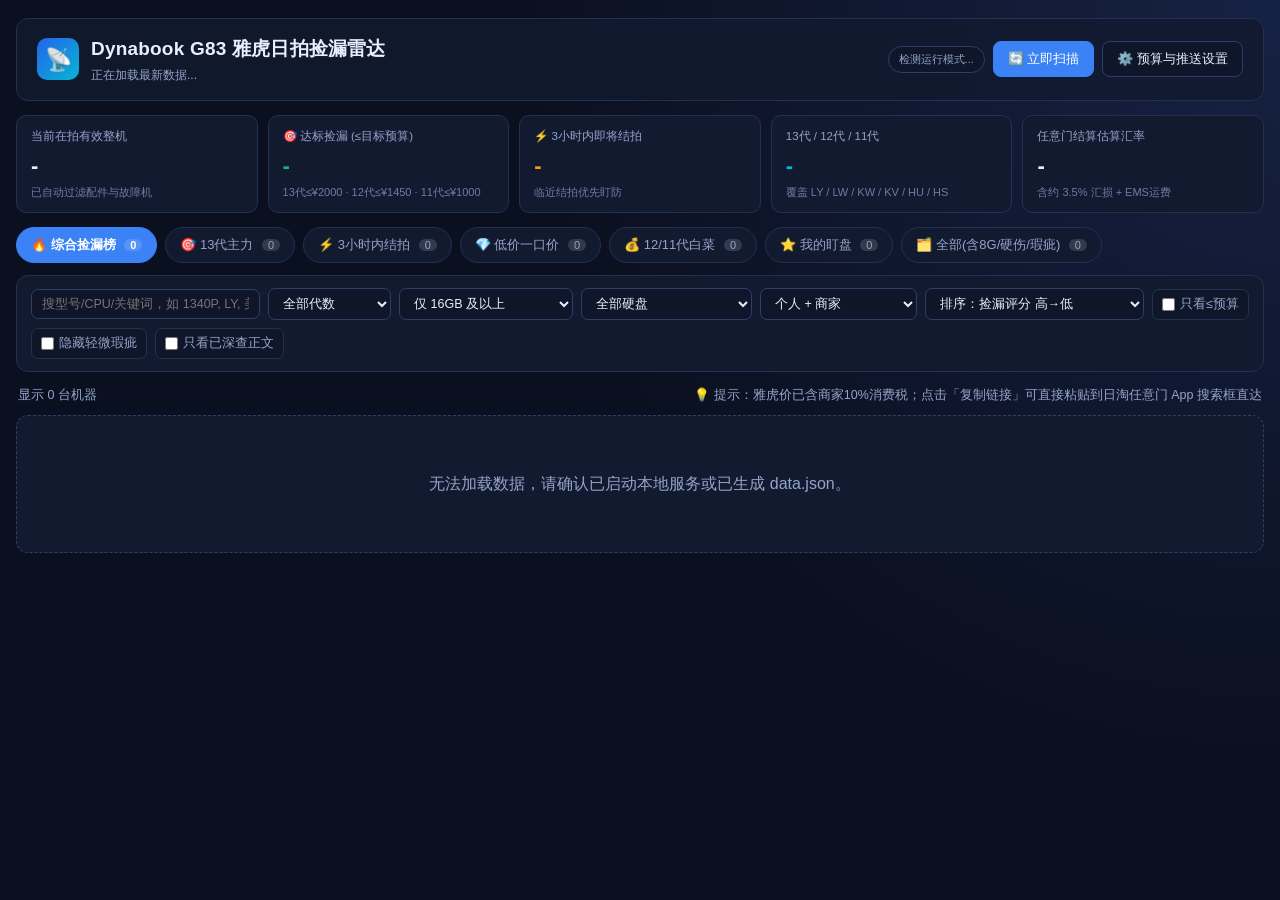
==== web/index.html @ 86c59e7d "feat: Dynabook G83 Yahoo Auctions radar with deep defect inspector" ====
<!DOCTYPE html>
<html lang="zh-CN">
<head>
  <meta charset="UTF-8" />
  <meta name="viewport" content="width=device-width, initial-scale=1.0" />
  <title>Dynabook G83 雅虎日拍捡漏雷达</title>
  <link rel="stylesheet" href="styles.css" />
</head>
<body>
  <div class="container">
    <header class="topbar">
      <div class="brand">
        <div class="brand-icon">📡</div>
        <div>
          <h1>Dynabook G83 雅虎日拍捡漏雷达</h1>
          <div class="brand-sub" id="statusSub">正在加载最新数据...</div>
        </div>
      </div>
      <div class="header-actions">
        <span class="mode-badge" id="modeBadge">检测运行模式...</span>
        <button class="btn btn-primary" id="btnScan" title="立即重新抓取雅虎日拍">🔄 立即扫描</button>
        <button class="btn" id="btnSettings" title="修改预算、汇率、运费与手机推送">⚙️ 预算与推送设置</button>
      </div>
    </header>

    <section class="kpi-grid">
      <div class="kpi-card">
        <div class="kpi-label">当前在拍有效整机</div>
        <div class="kpi-val" id="kpiClean">-</div>
        <div class="kpi-sub" id="kpiRaw">已自动过滤配件与故障机</div>
      </div>
      <div class="kpi-card">
        <div class="kpi-label">🎯 达标捡漏 (≤目标预算)</div>
        <div class="kpi-val green" id="kpiUnderBudget">-</div>
        <div class="kpi-sub" id="kpiBudgetDesc">13代≤¥2000 · 12代≤¥1450 · 11代≤¥1000</div>
      </div>
      <div class="kpi-card">
        <div class="kpi-label">⚡ 3小时内即将结拍</div>
        <div class="kpi-val amber" id="kpiEndingSoon">-</div>
        <div class="kpi-sub">临近结拍优先盯防</div>
      </div>
      <div class="kpi-card">
        <div class="kpi-label">13代 / 12代 / 11代</div>
        <div class="kpi-val cyan" id="kpiGenSplit">-</div>
        <div class="kpi-sub">覆盖 LY / LW / KW / KV / HU / HS</div>
      </div>
      <div class="kpi-card">
        <div class="kpi-label">任意门结算估算汇率</div>
        <div class="kpi-val" id="kpiFx">-</div>
        <div class="kpi-sub" id="kpiFxSub">含约 3.5% 汇损 + EMS运费</div>
      </div>
    </section>

    <nav class="tabs" id="presetTabs">
      <button class="tab-btn active" data-tab="steals">🔥 综合捡漏榜 <span class="tab-count" id="cntSteals">0</span></button>
      <button class="tab-btn" data-tab="gen13">🎯 13代主力 <span class="tab-count" id="cntGen13">0</span></button>
      <button class="tab-btn" data-tab="ending">⚡ 3小时内结拍 <span class="tab-count" id="cntEnding">0</span></button>
      <button class="tab-btn" data-tab="buynow">💎 低价一口价 <span class="tab-count" id="cntBuyNow">0</span></button>
      <button class="tab-btn" data-tab="value1112">💰 12/11代白菜 <span class="tab-count" id="cntValue">0</span></button>
      <button class="tab-btn" data-tab="starred">⭐ 我的盯盘 <span class="tab-count" id="cntStarred">0</span></button>
      <button class="tab-btn" data-tab="all">🗂️ 全部(含8G/硬伤/瑕疵) <span class="tab-count" id="cntAll">0</span></button>
    </nav>

    <section class="filter-bar">
      <input type="text" id="filterSearch" placeholder="搜型号/CPU/关键词，如 1340P, LY, 美品..." />
      <select id="filterGen">
        <option value="all">全部代数</option>
        <option value="13plus">仅 13代 / Ultra</option>
        <option value="12">仅 12代</option>
        <option value="11">仅 11代</option>
      </select>
      <select id="filterRam">
        <option value="16plus">仅 16GB 及以上</option>
        <option value="all">全部内存 (含8GB/未标)</option>
      </select>
      <select id="filterSsd">
        <option value="all">全部硬盘</option>
        <option value="512plus">仅 512GB+</option>
        <option value="256">仅 256GB (折算+¥180)</option>
      </select>
      <select id="filterSeller">
        <option value="all">个人 + 商家</option>
        <option value="personal">仅个人免税卖家</option>
        <option value="store">仅商家店 (含10%税)</option>
      </select>
      <select id="sortBy">
        <option value="score">排序：捡漏评分 高→低</option>
        <option value="eff512">排序：折合512G到手价 低→高</option>
        <option value="untaxed">排序：未税到手价 低→高</option>
        <option value="ending">排序：剩余时间 短→长</option>
        <option value="savings">排序：比闲鱼省最多</option>
      </select>
      <label class="check-pill"><input type="checkbox" id="chkUnderBudget" /> 只看≤预算</label>
      <label class="check-pill"><input type="checkbox" id="chkHideDefect" /> 隐藏轻微瑕疵</label>
      <label class="check-pill"><input type="checkbox" id="chkOnlyInspected" /> 只看已深查正文</label>
    </section>

    <div class="list-meta">
      <span id="resultCount">显示 0 台机器</span>
      <span>💡 提示：雅虎价已含商家10%消费税；点击「复制链接」可直接粘贴到日淘任意门 App 搜索框直达</span>
    </div>

    <main class="item-list" id="itemList">
      <div class="empty-state">正在连接雅虎日拍数据，请稍候...</div>
    </main>
  </div>

  <!-- Settings Modal -->
  <div class="modal-backdrop" id="settingsModal">
    <div class="modal">
      <div class="modal-header">
        <h2>⚙️ 捡漏预算、成本模型与手机推送设置</h2>
        <button class="btn btn-sm" id="btnCloseModal">关闭 ✕</button>
      </div>

      <div class="form-section">
        <h3>1. 各代目标到手预算（折合 512GB 未税人民币）</h3>
        <div class="form-grid">
          <div class="field"><label>13代 目标上限 (¥)</label><input type="number" id="cfgGen13Max" /></div>
          <div class="field"><label>13代 闲鱼参考价 (¥)</label><input type="number" id="cfgGen13Ref" /></div>
          <div class="field"><label>12代 目标上限 (¥)</label><input type="number" id="cfgGen12Max" /></div>
          <div class="field"><label>12代 闲鱼参考价 (¥)</label><input type="number" id="cfgGen12Ref" /></div>
          <div class="field"><label>11代 目标上限 (¥)</label><input type="number" id="cfgGen11Max" /></div>
          <div class="field"><label>11代 闲鱼参考价 (¥)</label><input type="number" id="cfgGen11Ref" /></div>
        </div>
      </div>

      <div class="form-section">
        <h3>2. 日淘任意门落地成本参数</h3>
        <div class="form-grid">
          <div class="field"><label>任意门汇损加成 (%)</label><input type="number" step="0.1" id="cfgSpread" /></div>
          <div class="field"><label>任意门代拍费 (日元)</label><input type="number" id="cfgDoorzoFee" /></div>
          <div class="field"><label>EMS 国际运费+加固 (日元)</label><input type="number" id="cfgIntlShip" /></div>
          <div class="field"><label>默认日内运费 (日元,无标注时)</label><input type="number" id="cfgDomShip" /></div>
          <div class="field"><label>256G→512G 换盘折算差价 (¥)</label><input type="number" id="cfgSsdDiff" /></div>
          <div class="field"><label>后台自动扫描间隔 (分钟)</label><input type="number" id="cfgPollMin" /></div>
          <div class="field"><label>快结拍推送窗口 (分钟)</label><input type="number" id="cfgAlertWin" /></div>
          <div class="field"><label>最低捡漏评分才推送 (0-100)</label><input type="number" id="cfgMinScore" /></div>
        </div>
      </div>

      <div class="form-section">
        <h3>3. 手机自动推送通道（填任意一个即可，推荐微信 PushPlus 或 iPhone Bark）</h3>
        <div class="form-grid">
          <div class="field"><label>微信 PushPlus Token (pushplus.plus 免费)</label><input type="text" id="cfgPushPlus" placeholder="填 Token 即可微信收推送" /></div>
          <div class="field"><label>微信 Server酱 SendKey</label><input type="text" id="cfgServerChan" placeholder="SCT..." /></div>
          <div class="field"><label>iPhone Bark 推送地址</label><input type="text" id="cfgBark" placeholder="https://api.day.app/你的Key" /></div>
          <div class="field"><label>飞书机器人 Webhook</label><input type="text" id="cfgFeishu" placeholder="https://open.feishu.cn/..." /></div>
          <div class="field"><label>钉钉机器人 Webhook</label><input type="text" id="cfgDingtalk" placeholder="https://oapi.dingtalk.com/..." /></div>
          <div class="field"><label>ntfy 主题名 (免费免注册 App)</label><input type="text" id="cfgNtfy" placeholder="如 my-g83-radar-9821" /></div>
        </div>
        <div style="margin-top: 10px;">
          <label class="check-pill"><input type="checkbox" id="cfgWinToast" /> 本地运行时弹出 Windows 桌面通知</label>
        </div>
      </div>

      <div class="form-section">
        <h3>4. 雅虎日拍监控关键词（每行一个）</h3>
        <div class="field">
          <textarea id="cfgQueries"></textarea>
        </div>
      </div>

      <div class="modal-footer">
        <button class="btn" id="btnTestNotify">📤 发送测试推送到手机/桌面</button>
        <div style="display:flex; gap:8px;">
          <button class="btn" id="btnCancelModal">取消</button>
          <button class="btn btn-primary" id="btnSaveConfig">💾 保存配置并重新计算</button>
        </div>
      </div>
    </div>
  </div>

  <div class="toast" id="toast"></div>
  <script src="app.js"></script>
</body>
</html>
---- web/styles.css ----
:root {
  --bg: #0b1020;
  --bg-card: #121a30;
  --bg-card-hover: #17213d;
  --bg-panel: #0f1629;
  --border: #233052;
  --border-light: #2d3e69;
  --text: #e8eefc;
  --text-muted: #93a4c8;
  --text-dim: #6b7da3;
  --accent: #3b82f6;
  --accent-hover: #2563eb;
  --green: #10b981;
  --green-bg: rgba(16, 185, 129, 0.14);
  --amber: #f59e0b;
  --amber-bg: rgba(245, 158, 11, 0.15);
  --red: #ef4444;
  --red-bg: rgba(239, 68, 68, 0.16);
  --purple: #a855f7;
  --purple-bg: rgba(168, 85, 247, 0.16);
  --cyan: #06b6d4;
  --cyan-bg: rgba(6, 182, 212, 0.14);
  --radius: 12px;
  --shadow: 0 8px 24px rgba(0, 0, 0, 0.35);
}

* { box-sizing: border-box; margin: 0; padding: 0; }

body {
  font-family: -apple-system, BlinkMacSystemFont, "Segoe UI", "PingFang SC", "Microsoft YaHei", sans-serif;
  background: radial-gradient(circle at top right, #162244 0%, var(--bg) 48%);
  color: var(--text);
  min-height: 100vh;
  line-height: 1.5;
  -webkit-font-smoothing: antialiased;
}

.container {
  max-width: 1320px;
  margin: 0 auto;
  padding: 18px 16px 48px;
}

/* Header */
.topbar {
  display: flex;
  flex-wrap: wrap;
  justify-content: space-between;
  align-items: center;
  gap: 12px;
  padding: 16px 20px;
  background: rgba(18, 26, 48, 0.85);
  backdrop-filter: blur(12px);
  border: 1px solid var(--border);
  border-radius: var(--radius);
  margin-bottom: 14px;
}

.brand {
  display: flex;
  align-items: center;
  gap: 12px;
}

.brand-icon {
  width: 42px;
  height: 42px;
  border-radius: 10px;
  background: linear-gradient(135deg, #2563eb, #06b6d4);
  display: flex;
  align-items: center;
  justify-content: center;
  font-size: 22px;
  flex-shrink: 0;
}

.brand h1 {
  font-size: 19px;
  font-weight: 700;
  letter-spacing: 0.2px;
}

.brand-sub {
  font-size: 12px;
  color: var(--text-muted);
  margin-top: 2px;
}

.header-actions {
  display: flex;
  flex-wrap: wrap;
  align-items: center;
  gap: 8px;
}

.mode-badge {
  font-size: 11px;
  padding: 4px 10px;
  border-radius: 999px;
  border: 1px solid var(--border-light);
  color: var(--text-muted);
  background: var(--bg-panel);
}

.mode-badge.live {
  border-color: rgba(16, 185, 129, 0.4);
  color: var(--green);
  background: var(--green-bg);
}

/* Buttons */
.btn {
  display: inline-flex;
  align-items: center;
  justify-content: center;
  gap: 6px;
  padding: 8px 14px;
  border-radius: 8px;
  border: 1px solid var(--border-light);
  background: var(--bg-panel);
  color: var(--text);
  font-size: 13px;
  font-weight: 500;
  cursor: pointer;
  text-decoration: none;
  transition: all 0.15s ease;
  white-space: nowrap;
}

.btn:hover { background: var(--bg-card-hover); border-color: var(--accent); }
.btn:disabled { opacity: 0.55; cursor: not-allowed; }
.btn-primary { background: var(--accent); border-color: var(--accent); color: #fff; }
.btn-primary:hover { background: var(--accent-hover); }
.btn-doorzo { background: linear-gradient(135deg, #f97316, #ea580c); border-color: #f97316; color: #fff; font-weight: 600; }
.btn-doorzo:hover { filter: brightness(1.08); border-color: #fb923c; }
.btn-sm { padding: 5px 10px; font-size: 12px; border-radius: 7px; }
.btn-icon { padding: 5px 8px; font-size: 13px; }
.btn-star.active { background: var(--amber-bg); border-color: var(--amber); color: var(--amber); }

/* KPI Strip */
.kpi-grid {
  display: grid;
  grid-template-columns: repeat(auto-fit, minmax(165px, 1fr));
  gap: 10px;
  margin-bottom: 14px;
}

.kpi-card {
  background: var(--bg-card);
  border: 1px solid var(--border);
  border-radius: 10px;
  padding: 12px 14px;
}

.kpi-label { font-size: 11.5px; color: var(--text-muted); margin-bottom: 4px; }
.kpi-val { font-size: 22px; font-weight: 700; font-variant-numeric: tabular-nums; }
.kpi-sub { font-size: 11px; color: var(--text-dim); margin-top: 2px; }
.kpi-val.green { color: var(--green); }
.kpi-val.amber { color: var(--amber); }
.kpi-val.cyan { color: var(--cyan); }

/* Preset Tabs */
.tabs {
  display: flex;
  flex-wrap: wrap;
  gap: 8px;
  margin-bottom: 12px;
}

.tab-btn {
  padding: 8px 14px;
  border-radius: 999px;
  border: 1px solid var(--border);
  background: var(--bg-card);
  color: var(--text-muted);
  font-size: 13px;
  font-weight: 500;
  cursor: pointer;
  transition: all 0.15s;
}

.tab-btn:hover { color: var(--text); border-color: var(--border-light); }
.tab-btn.active {
  background: var(--accent);
  border-color: var(--accent);
  color: #fff;
  font-weight: 600;
}

.tab-count {
  display: inline-block;
  margin-left: 5px;
  padding: 0 6px;
  font-size: 11px;
  border-radius: 999px;
  background: rgba(255, 255, 255, 0.14);
}

/* Filter Bar */
.filter-bar {
  display: flex;
  flex-wrap: wrap;
  align-items: center;
  gap: 8px;
  padding: 12px 14px;
  background: var(--bg-card);
  border: 1px solid var(--border);
  border-radius: var(--radius);
  margin-bottom: 14px;
}

.filter-bar input[type="text"],
.filter-bar select {
  background: var(--bg-panel);
  border: 1px solid var(--border-light);
  color: var(--text);
  border-radius: 7px;
  padding: 7px 10px;
  font-size: 12.5px;
  outline: none;
}

.filter-bar input[type="text"] { min-width: 190px; flex: 1; max-width: 280px; }
.filter-bar input:focus, .filter-bar select:focus { border-color: var(--accent); }

.check-pill {
  display: inline-flex;
  align-items: center;
  gap: 5px;
  font-size: 12.5px;
  color: var(--text-muted);
  cursor: pointer;
  padding: 5px 9px;
  border-radius: 7px;
  border: 1px solid var(--border);
  background: var(--bg-panel);
  user-select: none;
}

.check-pill input { accent-color: var(--accent); }

/* Listing Cards */
.list-meta {
  display: flex;
  justify-content: space-between;
  align-items: center;
  font-size: 12.5px;
  color: var(--text-muted);
  margin-bottom: 10px;
  padding: 0 2px;
}

.item-list {
  display: flex;
  flex-direction: column;
  gap: 10px;
}

.item-card {
  display: grid;
  grid-template-columns: 112px 1fr 270px;
  gap: 14px;
  padding: 14px;
  background: var(--bg-card);
  border: 1px solid var(--border);
  border-radius: var(--radius);
  transition: border-color 0.15s, transform 0.15s;
  position: relative;
}

.item-card:hover {
  border-color: var(--border-light);
  background: var(--bg-card-hover);
}

.item-card.hot-deal {
  border-color: rgba(16, 185, 129, 0.55);
  box-shadow: 0 0 0 1px rgba(16, 185, 129, 0.2), var(--shadow);
}

.item-card.buy-now-deal {
  border-color: rgba(168, 85, 247, 0.6);
  box-shadow: 0 0 0 1px rgba(168, 85, 247, 0.25), var(--shadow);
}

.thumb-wrap {
  position: relative;
  width: 112px;
  height: 112px;
  border-radius: 9px;
  overflow: hidden;
  background: #0a0f1d;
  border: 1px solid var(--border);
  flex-shrink: 0;
}

.thumb-wrap img {
  width: 100%;
  height: 100%;
  object-fit: cover;
  display: block;
}

.score-pill {
  position: absolute;
  top: 5px;
  left: 5px;
  padding: 2px 7px;
  border-radius: 6px;
  font-size: 11px;
  font-weight: 700;
  background: rgba(11, 16, 32, 0.88);
  border: 1px solid rgba(255, 255, 255, 0.16);
}

.score-high { color: var(--green); border-color: rgba(16, 185, 129, 0.5); }
.score-mid { color: var(--amber); border-color: rgba(245, 158, 11, 0.5); }
.score-low { color: var(--text-muted); }

.item-main {
  min-width: 0;
  display: flex;
  flex-direction: column;
  gap: 7px;
}

.item-title-row {
  display: flex;
  align-items: flex-start;
  gap: 8px;
}

.rank-num {
  font-size: 11.5px;
  font-weight: 700;
  color: var(--text-dim);
  background: var(--bg-panel);
  border: 1px solid var(--border);
  border-radius: 6px;
  padding: 1px 6px;
  flex-shrink: 0;
  margin-top: 2px;
}

.item-title {
  font-size: 14.5px;
  font-weight: 600;
  color: var(--text);
  line-height: 1.4;
  word-break: break-word;
}

.badge-row {
  display: flex;
  flex-wrap: wrap;
  gap: 5px;
}

.tag {
  font-size: 11.5px;
  padding: 2px 8px;
  border-radius: 6px;
  background: var(--bg-panel);
  border: 1px solid var(--border);
  color: var(--text-muted);
  white-space: nowrap;
}

.tag-gen13 { background: rgba(59, 130, 246, 0.18); border-color: rgba(59, 130, 246, 0.45); color: #93c5fd; font-weight: 600; }
.tag-gen14 { background: var(--purple-bg); border-color: rgba(168, 85, 247, 0.45); color: #d8b4fe; font-weight: 600; }
.tag-gen12 { background: var(--cyan-bg); border-color: rgba(6, 182, 212, 0.45); color: #67e8f9; font-weight: 600; }
.tag-gen11 { background: rgba(148, 163, 184, 0.16); border-color: rgba(148, 163, 184, 0.35); color: #cbd5e1; }
.tag-p { background: rgba(249, 115, 22, 0.16); border-color: rgba(249, 115, 22, 0.45); color: #fdba74; font-weight: 600; }
.tag-green { background: var(--green-bg); border-color: rgba(16, 185, 129, 0.4); color: #6ee7b7; }
.tag-amber { background: var(--amber-bg); border-color: rgba(245, 158, 11, 0.45); color: #fcd34d; }
.tag-red { background: var(--red-bg); border-color: rgba(239, 68, 68, 0.45); color: #fca5a5; }
.tag-purple { background: var(--purple-bg); border-color: rgba(168, 85, 247, 0.5); color: #e9d5ff; font-weight: 600; }

.meta-line {
  display: flex;
  flex-wrap: wrap;
  align-items: center;
  gap: 12px;
  font-size: 12px;
  color: var(--text-muted);
}

.evidence-box {
  margin-top: 2px;
  padding: 6px 9px;
  border-radius: 7px;
  background: rgba(15, 22, 41, 0.9);
  border-left: 3px solid var(--amber);
  font-size: 11.5px;
  color: #cbd5e1;
  line-height: 1.45;
}

.evidence-box.severe {
  border-left-color: var(--red);
  background: rgba(239, 68, 68, 0.1);
}

.evidence-line {
  white-space: nowrap;
  overflow: hidden;
  text-overflow: ellipsis;
}

.evidence-tag {
  font-weight: 700;
  margin-right: 5px;
}

.evidence-tag.severe { color: #fca5a5; }
.evidence-tag.moderate { color: #fcd34d; }
.evidence-tag.minor { color: #93c5fd; }

.countdown {
  font-weight: 700;
  font-variant-numeric: tabular-nums;
  padding: 2px 7px;
  border-radius: 6px;
  background: var(--bg-panel);
  border: 1px solid var(--border);
}

.countdown.urgent {
  color: #fca5a5;
  background: var(--red-bg);
  border-color: rgba(239, 68, 68, 0.5);
  animation: pulse 1.8s infinite;
}

.countdown.soon {
  color: #fcd34d;
  background: var(--amber-bg);
  border-color: rgba(245, 158, 11, 0.45);
}

@keyframes pulse {
  0%, 100% { opacity: 1; }
  50% { opacity: 0.7; }
}

/* Right Price & Actions Column */
.item-right {
  display: flex;
  flex-direction: column;
  justify-content: space-between;
  gap: 8px;
  border-left: 1px solid var(--border);
  padding-left: 14px;
}

.price-box {
  display: flex;
  flex-direction: column;
  gap: 3px;
}

.price-main-row {
  display: flex;
  align-items: baseline;
  justify-content: space-between;
  gap: 6px;
}

.price-cny {
  font-size: 22px;
  font-weight: 800;
  font-variant-numeric: tabular-nums;
  color: var(--text);
}

.price-cny.good { color: var(--green); }
.price-cny.over { color: #f87171; }

.price-label-sm { font-size: 11px; color: var(--text-muted); }

.price-sub {
  font-size: 11.5px;
  color: var(--text-muted);
  display: flex;
  justify-content: space-between;
  gap: 6px;
  font-variant-numeric: tabular-nums;
}

.save-badge {
  font-size: 11.5px;
  font-weight: 600;
  color: var(--green);
}

.save-badge.neg { color: #f87171; }

.buynow-strip {
  margin-top: 3px;
  padding: 4px 8px;
  border-radius: 6px;
  background: var(--purple-bg);
  border: 1px solid rgba(168, 85, 247, 0.35);
  font-size: 11.5px;
  color: #e9d5ff;
  display: flex;
  justify-content: space-between;
}

.action-row {
  display: flex;
  flex-wrap: wrap;
  gap: 6px;
}

/* Empty & Loading */
.empty-state {
  text-align: center;
  padding: 56px 20px;
  background: var(--bg-card);
  border: 1px dashed var(--border-light);
  border-radius: var(--radius);
  color: var(--text-muted);
}

/* Modal */
.modal-backdrop {
  position: fixed;
  inset: 0;
  background: rgba(5, 9, 20, 0.75);
  backdrop-filter: blur(4px);
  display: none;
  align-items: center;
  justify-content: center;
  z-index: 1000;
  padding: 16px;
}

.modal-backdrop.open { display: flex; }

.modal {
  width: 100%;
  max-width: 760px;
  max-height: 90vh;
  overflow-y: auto;
  background: var(--bg-card);
  border: 1px solid var(--border-light);
  border-radius: 14px;
  padding: 20px;
  box-shadow: 0 20px 50px rgba(0, 0, 0, 0.6);
}

.modal-header {
  display: flex;
  justify-content: space-between;
  align-items: center;
  padding-bottom: 12px;
  border-bottom: 1px solid var(--border);
  margin-bottom: 16px;
}

.modal h2 { font-size: 17px; }

.form-section {
  margin-bottom: 18px;
  padding: 12px 14px;
  background: var(--bg-panel);
  border: 1px solid var(--border);
  border-radius: 10px;
}

.form-section h3 {
  font-size: 13.5px;
  color: var(--cyan);
  margin-bottom: 10px;
}

.form-grid {
  display: grid;
  grid-template-columns: repeat(auto-fit, minmax(195px, 1fr));
  gap: 10px;
}

.field label {
  display: block;
  font-size: 11.5px;
  color: var(--text-muted);
  margin-bottom: 4px;
}

.field input, .field textarea {
  width: 100%;
  background: var(--bg);
  border: 1px solid var(--border-light);
  color: var(--text);
  border-radius: 7px;
  padding: 7px 9px;
  font-size: 12.5px;
}

.field textarea { min-height: 68px; font-family: inherit; resize: vertical; }

.modal-footer {
  display: flex;
  justify-content: space-between;
  align-items: center;
  flex-wrap: wrap;
  gap: 10px;
  margin-top: 14px;
  padding-top: 12px;
  border-top: 1px solid var(--border);
}

/* Toast */
.toast {
  position: fixed;
  bottom: 22px;
  right: 22px;
  background: #1e293b;
  border: 1px solid var(--accent);
  color: #fff;
  padding: 10px 16px;
  border-radius: 9px;
  font-size: 13px;
  box-shadow: var(--shadow);
  z-index: 2000;
  opacity: 0;
  transform: translateY(12px);
  transition: all 0.2s ease;
  pointer-events: none;
}

.toast.show { opacity: 1; transform: translateY(0); }

/* Responsive */
@media (max-width: 880px) {
  .item-card {
    grid-template-columns: 88px 1fr;
  }
  .thumb-wrap { width: 88px; height: 88px; }
  .item-right {
    grid-column: 1 / -1;
    border-left: none;
    border-top: 1px solid var(--border);
    padding-left: 0;
    padding-top: 10px;
  }
}
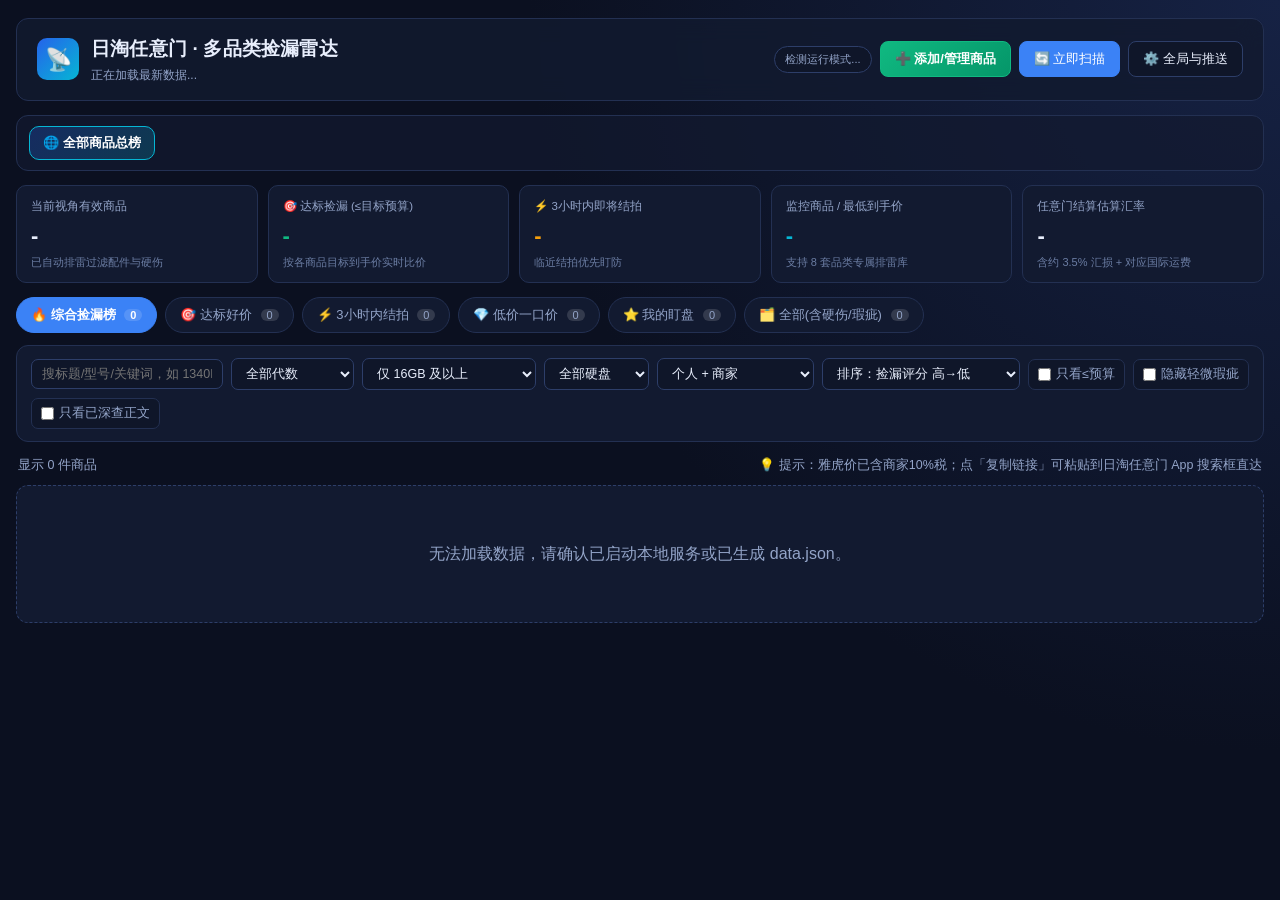
==== commit da62c428: "feat: upgrade to universal self-service multi-category Yahoo/Doorzo radar" ====
--- a/web/index.html
+++ b/web/index.html
@@ -3,7 +3,10 @@
 <head>
   <meta charset="UTF-8" />
   <meta name="viewport" content="width=device-width, initial-scale=1.0" />
-  <title>Dynabook G83 雅虎日拍捡漏雷达</title>
+  <meta http-equiv="Cache-Control" content="no-cache, no-store, must-revalidate" />
+  <meta http-equiv="Pragma" content="no-cache" />
+  <meta http-equiv="Expires" content="0" />
+  <title>日淘任意门 · 万能多品类捡漏雷达</title>
   <link rel="stylesheet" href="styles.css" />
 </head>
 <body>
@@ -12,27 +15,34 @@
       <div class="brand">
         <div class="brand-icon">📡</div>
         <div>
-          <h1>Dynabook G83 雅虎日拍捡漏雷达</h1>
+          <h1>日淘任意门 · 多品类捡漏雷达</h1>
           <div class="brand-sub" id="statusSub">正在加载最新数据...</div>
         </div>
       </div>
       <div class="header-actions">
         <span class="mode-badge" id="modeBadge">检测运行模式...</span>
+        <button class="btn btn-green" id="btnManageProfiles" title="随时添加、修改、暂停或删除你想买的商品">➕ 添加/管理商品</button>
         <button class="btn btn-primary" id="btnScan" title="立即重新抓取雅虎日拍">🔄 立即扫描</button>
-        <button class="btn" id="btnSettings" title="修改预算、汇率、运费与手机推送">⚙️ 预算与推送设置</button>
+        <button class="btn" id="btnSyncGh" style="display:none;" title="将本地修改的商品列表同步到 GitHub 云端">☁️ 同步云端</button>
+        <button class="btn" id="btnSettings" title="修改全局汇率、代拍费与手机推送通道">⚙️ 全局与推送</button>
       </div>
     </header>
 
+    <!-- Multi-Category Product Switcher -->
+    <section class="profile-strip" id="profileBar">
+      <button class="profile-pill active" data-pid="all">🌐 全部商品总榜</button>
+    </section>
+
     <section class="kpi-grid">
       <div class="kpi-card">
-        <div class="kpi-label">当前在拍有效整机</div>
+        <div class="kpi-label">当前视角有效商品</div>
         <div class="kpi-val" id="kpiClean">-</div>
-        <div class="kpi-sub" id="kpiRaw">已自动过滤配件与故障机</div>
+        <div class="kpi-sub" id="kpiRaw">已自动排雷过滤配件与硬伤</div>
       </div>
       <div class="kpi-card">
         <div class="kpi-label">🎯 达标捡漏 (≤目标预算)</div>
         <div class="kpi-val green" id="kpiUnderBudget">-</div>
-        <div class="kpi-sub" id="kpiBudgetDesc">13代≤¥2000 · 12代≤¥1450 · 11代≤¥1000</div>
+        <div class="kpi-sub" id="kpiBudgetDesc">按各商品目标到手价实时比价</div>
       </div>
       <div class="kpi-card">
         <div class="kpi-label">⚡ 3小时内即将结拍</div>
@@ -40,43 +50,42 @@
         <div class="kpi-sub">临近结拍优先盯防</div>
       </div>
       <div class="kpi-card">
-        <div class="kpi-label">13代 / 12代 / 11代</div>
-        <div class="kpi-val cyan" id="kpiGenSplit">-</div>
-        <div class="kpi-sub">覆盖 LY / LW / KW / KV / HU / HS</div>
+        <div class="kpi-label" id="kpi4Label">监控商品 / 最低到手价</div>
+        <div class="kpi-val cyan" id="kpi4Val">-</div>
+        <div class="kpi-sub" id="kpi4Sub">支持 8 套品类专属排雷库</div>
       </div>
       <div class="kpi-card">
         <div class="kpi-label">任意门结算估算汇率</div>
         <div class="kpi-val" id="kpiFx">-</div>
-        <div class="kpi-sub" id="kpiFxSub">含约 3.5% 汇损 + EMS运费</div>
+        <div class="kpi-sub" id="kpiFxSub">含约 3.5% 汇损 + 对应国际运费</div>
       </div>
     </section>
 
     <nav class="tabs" id="presetTabs">
       <button class="tab-btn active" data-tab="steals">🔥 综合捡漏榜 <span class="tab-count" id="cntSteals">0</span></button>
-      <button class="tab-btn" data-tab="gen13">🎯 13代主力 <span class="tab-count" id="cntGen13">0</span></button>
+      <button class="tab-btn" data-tab="under">🎯 达标好价 <span class="tab-count" id="cntUnder">0</span></button>
       <button class="tab-btn" data-tab="ending">⚡ 3小时内结拍 <span class="tab-count" id="cntEnding">0</span></button>
       <button class="tab-btn" data-tab="buynow">💎 低价一口价 <span class="tab-count" id="cntBuyNow">0</span></button>
-      <button class="tab-btn" data-tab="value1112">💰 12/11代白菜 <span class="tab-count" id="cntValue">0</span></button>
       <button class="tab-btn" data-tab="starred">⭐ 我的盯盘 <span class="tab-count" id="cntStarred">0</span></button>
-      <button class="tab-btn" data-tab="all">🗂️ 全部(含8G/硬伤/瑕疵) <span class="tab-count" id="cntAll">0</span></button>
+      <button class="tab-btn" data-tab="all">🗂️ 全部(含硬伤/瑕疵) <span class="tab-count" id="cntAll">0</span></button>
     </nav>
 
     <section class="filter-bar">
-      <input type="text" id="filterSearch" placeholder="搜型号/CPU/关键词，如 1340P, LY, 美品..." />
-      <select id="filterGen">
+      <input type="text" id="filterSearch" placeholder="搜标题/型号/关键词，如 1340P, GR3, 美品..." />
+      <select id="filterGen" class="laptop-only-ctl">
         <option value="all">全部代数</option>
         <option value="13plus">仅 13代 / Ultra</option>
         <option value="12">仅 12代</option>
         <option value="11">仅 11代</option>
       </select>
-      <select id="filterRam">
+      <select id="filterRam" class="laptop-only-ctl">
         <option value="16plus">仅 16GB 及以上</option>
         <option value="all">全部内存 (含8GB/未标)</option>
       </select>
-      <select id="filterSsd">
+      <select id="filterSsd" class="laptop-only-ctl">
         <option value="all">全部硬盘</option>
         <option value="512plus">仅 512GB+</option>
-        <option value="256">仅 256GB (折算+¥180)</option>
+        <option value="256">仅 256GB</option>
       </select>
       <select id="filterSeller">
         <option value="all">个人 + 商家</option>
@@ -85,10 +94,9 @@
       </select>
       <select id="sortBy">
         <option value="score">排序：捡漏评分 高→低</option>
-        <option value="eff512">排序：折合512G到手价 低→高</option>
-        <option value="untaxed">排序：未税到手价 低→高</option>
+        <option value="eff512">排序：预计到手价 低→高</option>
         <option value="ending">排序：剩余时间 短→长</option>
-        <option value="savings">排序：比闲鱼省最多</option>
+        <option value="savings">排序：比国内参考价省最多</option>
       </select>
       <label class="check-pill"><input type="checkbox" id="chkUnderBudget" /> 只看≤预算</label>
       <label class="check-pill"><input type="checkbox" id="chkHideDefect" /> 隐藏轻微瑕疵</label>
@@ -96,8 +104,8 @@
     </section>
 
     <div class="list-meta">
-      <span id="resultCount">显示 0 台机器</span>
-      <span>💡 提示：雅虎价已含商家10%消费税；点击「复制链接」可直接粘贴到日淘任意门 App 搜索框直达</span>
+      <span id="resultCount">显示 0 件商品</span>
+      <span>💡 提示：雅虎价已含商家10%税；点「复制链接」可粘贴到日淘任意门 App 搜索框直达</span>
     </div>
 
     <main class="item-list" id="itemList">
@@ -105,67 +113,167 @@
     </main>
   </div>
 
-  <!-- Settings Modal -->
+  <!-- Self-Service Product Profiles Manager Modal (Works on BOTH PC & Mobile GitHub Pages!) -->
+  <div class="modal-backdrop" id="profilesModal">
+    <div class="modal modal-wide">
+      <div class="modal-header">
+        <h2>📦 添加 / 管理我的监控商品（自助多品类）</h2>
+        <button class="btn btn-sm" id="btnClosePm">关闭 ✕</button>
+      </div>
+
+      <div class="pm-layout">
+        <div class="pm-sidebar">
+          <button class="btn btn-green" id="btnNewProfile" style="width:100%;">＋ 添加一个新商品</button>
+          <div id="pmList" style="display:flex;flex-direction:column;gap:7px;"></div>
+        </div>
+
+        <div id="pmEditor">
+          <div class="form-section" style="margin-bottom:12px;">
+            <h3 id="pmFormTitle">编辑监控商品</h3>
+            <div class="form-grid">
+              <div class="field">
+                <label>商品名称（显示在标签栏和推送标题里）</label>
+                <input type="text" id="pmName" placeholder="如：理光 GR3 / Switch OLED / ThinkPad X1" />
+              </div>
+              <div class="field">
+                <label>品类模板（自动套用运费、税率与专属日文排雷库）</label>
+                <select id="pmCategory" style="width:100%;background:var(--bg);border:1px solid var(--border-light);color:var(--text);border-radius:7px;padding:7px 9px;font-size:12.5px;"></select>
+              </div>
+              <div class="field">
+                <label>目标到手价上限 (¥ 低于此价才算达标捡漏)</label>
+                <input type="number" id="pmTargetCny" placeholder="如 2000" />
+              </div>
+              <div class="field">
+                <label>国内/闲鱼参考价 (¥ 用来算能省多少钱)</label>
+                <input type="number" id="pmRefCny" placeholder="如 2400" />
+              </div>
+            </div>
+            <div class="tpl-hint-box" id="pmTplHint">选择品类模板后会显示对应物流建议与自动排雷范围。</div>
+
+            <div class="field" style="margin-top:10px;">
+              <label>雅虎搜索关键词（每行一个，建议填英文/日文型号，如 RICOH GR III、リコー GR3）</label>
+              <textarea id="pmQueries" placeholder="每行一个关键词，例如：&#10;RICOH GR III&#10;リコー GR3"></textarea>
+            </div>
+
+            <div class="form-grid" style="margin-top:10px;">
+              <div class="field">
+                <label>国际运费+加固估算 (日元)</label>
+                <input type="number" id="pmIntlShip" />
+              </div>
+              <div class="field">
+                <label>默认日内运费 (日元，无标注时)</label>
+                <input type="number" id="pmDomShip" />
+              </div>
+              <div class="field">
+                <label>必须包含词（选填，逗号分隔，如 gr3,grii）</label>
+                <input type="text" id="pmMustInclude" placeholder="留空则不限制" />
+              </div>
+              <div class="field">
+                <label>额外排除词（选填，逗号分隔，如 ストラップ,空箱）</label>
+                <input type="text" id="pmExclude" placeholder="已内置常见配件排除，可额外补充" />
+              </div>
+            </div>
+
+            <div style="display:flex;flex-wrap:wrap;gap:10px;margin-top:10px;">
+              <label class="check-pill"><input type="checkbox" id="pmEnabled" /> 启用监控</label>
+              <label class="check-pill"><input type="checkbox" id="pmTaxIncl" /> 走竹蜻蜓等包税专线 (0关税)</label>
+              <label class="check-pill"><input type="checkbox" id="pmAlertEnabled" /> 达标时发送手机推送</label>
+              <label class="check-pill"><input type="checkbox" id="pmBuyNowAlert" /> 低价一口价立刻推送</label>
+            </div>
+
+            <!-- Laptop-specific extra rules (shown only when category == laptop) -->
+            <div id="pmLaptopBox" style="display:none;margin-top:12px;padding-top:10px;border-top:1px dashed var(--border-light);">
+              <div style="font-size:12px;color:var(--cyan);font-weight:600;margin-bottom:8px;">💻 笔记本专属筛选与换盘设置</div>
+              <div class="form-grid">
+                <div class="field"><label>256G→512G 换盘差价 (¥，0为不折算)</label><input type="number" id="pmSsdDiff" /></div>
+                <div class="field"><label>雅虎分类ID (笔记本默认 23412)</label><input type="text" id="pmAucCat" /></div>
+              </div>
+              <div style="display:flex;flex-wrap:wrap;gap:10px;margin-top:8px;">
+                <label class="check-pill"><input type="checkbox" id="pmReq16" /> 推送要求 16GB+ 内存</label>
+                <label class="check-pill"><input type="checkbox" id="pmExclI3" /> 自动排除 i3 处理器</label>
+              </div>
+              <div id="pmG83GenBox" style="display:none;margin-top:10px;">
+                <div style="font-size:11.5px;color:var(--text-muted);margin-bottom:6px;">东芝 G83 分代目标预算（折合 512G 未税人民币）：</div>
+                <div class="form-grid">
+                  <div class="field"><label>13代 目标上限 (¥)</label><input type="number" id="pmG13Max" /></div>
+                  <div class="field"><label>13代 闲鱼参考 (¥)</label><input type="number" id="pmG13Ref" /></div>
+                  <div class="field"><label>12代 目标上限 (¥)</label><input type="number" id="pmG12Max" /></div>
+                  <div class="field"><label>12代 闲鱼参考 (¥)</label><input type="number" id="pmG12Ref" /></div>
+                  <div class="field"><label>11代 目标上限 (¥)</label><input type="number" id="pmG11Max" /></div>
+                  <div class="field"><label>11代 闲鱼参考 (¥)</label><input type="number" id="pmG11Ref" /></div>
+                </div>
+              </div>
+            </div>
+
+            <div style="display:flex;justify-content:space-between;align-items:center;margin-top:12px;">
+              <button class="btn btn-sm btn-danger" id="btnDeleteProfile">🗑️ 删除此商品</button>
+              <button class="btn btn-sm btn-primary" id="btnApplyForm">✓ 暂存当前商品修改</button>
+            </div>
+          </div>
+
+          <!-- Mobile GitHub Direct Save Panel (shown only on GitHub Pages) -->
+          <div class="gh-mobile-box" id="ghMobileBox" style="display:none;">
+            <div style="font-weight:600;margin-bottom:5px;">📱 手机端直接修改并同步到云端（仅保存在你手机浏览器里，绝不上传）</div>
+            <div style="font-size:11.5px;opacity:0.9;margin-bottom:8px;">
+              去 <a href="https://github.com/settings/personal-access-tokens/new" target="_blank" style="color:#93c5fd;">GitHub 生成细粒度 Token</a>（只选仓库 <code id="ghRepoLabel">bianfu69-cell/111</code>，勾选 <code>Contents: Read and write</code> 和 <code>Actions: Read and write</code>），粘贴在下面一次，以后就能直接在手机上随时加/改商品并立刻触发云端扫描！
+            </div>
+            <div style="display:flex;gap:8px;flex-wrap:wrap;">
+              <input type="password" id="ghPatInput" placeholder="粘贴 github_pat_... (仅存本机浏览器)" style="flex:1;min-width:190px;background:var(--bg);border:1px solid var(--border-light);color:var(--text);border-radius:7px;padding:7px 9px;font-size:12px;" />
+              <button class="btn btn-sm" id="btnSavePat">记住 Token</button>
+            </div>
+          </div>
+        </div>
+      </div>
+
+      <div class="modal-footer">
+        <span style="font-size:12px;color:var(--text-muted);" id="pmFooterHint">修改完点右侧保存生效</span>
+        <div style="display:flex;gap:8px;flex-wrap:wrap;">
+          <button class="btn" id="btnCancelPm">取消</button>
+          <button class="btn btn-primary" id="btnSaveProfilesLocal">💾 保存并立即扫描</button>
+          <button class="btn btn-green" id="btnSaveProfilesCloud">☁️ 保存并同步到 GitHub 云端</button>
+        </div>
+      </div>
+    </div>
+  </div>
+
+  <!-- Global Settings & Push Notifications Modal (Local Server Mode) -->
   <div class="modal-backdrop" id="settingsModal">
     <div class="modal">
       <div class="modal-header">
-        <h2>⚙️ 捡漏预算、成本模型与手机推送设置</h2>
+        <h2>⚙️ 全局汇率、代拍费与手机推送设置</h2>
         <button class="btn btn-sm" id="btnCloseModal">关闭 ✕</button>
       </div>
 
       <div class="form-section">
-        <h3>1. 各代目标到手预算（折合 512GB 未税人民币）</h3>
-        <div class="form-grid">
-          <div class="field"><label>13代 目标上限 (¥)</label><input type="number" id="cfgGen13Max" /></div>
-          <div class="field"><label>13代 闲鱼参考价 (¥)</label><input type="number" id="cfgGen13Ref" /></div>
-          <div class="field"><label>12代 目标上限 (¥)</label><input type="number" id="cfgGen12Max" /></div>
-          <div class="field"><label>12代 闲鱼参考价 (¥)</label><input type="number" id="cfgGen12Ref" /></div>
-          <div class="field"><label>11代 目标上限 (¥)</label><input type="number" id="cfgGen11Max" /></div>
-          <div class="field"><label>11代 闲鱼参考价 (¥)</label><input type="number" id="cfgGen11Ref" /></div>
-        </div>
-      </div>
-
-      <div class="form-section">
-        <h3>2. 日淘任意门落地成本参数</h3>
+        <h3>1. 日淘任意门通用成本参数（所有商品共用）</h3>
         <div class="form-grid">
           <div class="field"><label>任意门汇损加成 (%)</label><input type="number" step="0.1" id="cfgSpread" /></div>
-          <div class="field"><label>任意门代拍费 (日元)</label><input type="number" id="cfgDoorzoFee" /></div>
-          <div class="field"><label>EMS 国际运费+加固 (日元)</label><input type="number" id="cfgIntlShip" /></div>
-          <div class="field"><label>默认日内运费 (日元,无标注时)</label><input type="number" id="cfgDomShip" /></div>
-          <div class="field"><label>256G→512G 换盘折算差价 (¥)</label><input type="number" id="cfgSsdDiff" /></div>
-          <div class="field"><label>后台自动扫描间隔 (分钟)</label><input type="number" id="cfgPollMin" /></div>
-          <div class="field"><label>快结拍推送窗口 (分钟)</label><input type="number" id="cfgAlertWin" /></div>
-          <div class="field"><label>最低捡漏评分才推送 (0-100)</label><input type="number" id="cfgMinScore" /></div>
+          <div class="field"><label>任意门代拍费 (日元/单)</label><input type="number" id="cfgDoorzoFee" /></div>
+          <div class="field"><label>本地后台自动扫描间隔 (分钟)</label><input type="number" id="cfgPollMin" /></div>
+          <div class="field"><label>同商品推送冷却时间 (分钟)</label><input type="number" id="cfgCooldown" /></div>
         </div>
       </div>
 
       <div class="form-section">
-        <h3>3. 手机自动推送通道（填任意一个即可，推荐微信 PushPlus 或 iPhone Bark）</h3>
+        <h3>2. 本地手机/桌面推送通道（云端推送请在 GitHub Secrets 配置）</h3>
         <div class="form-grid">
-          <div class="field"><label>微信 PushPlus Token (pushplus.plus 免费)</label><input type="text" id="cfgPushPlus" placeholder="填 Token 即可微信收推送" /></div>
-          <div class="field"><label>微信 Server酱 SendKey</label><input type="text" id="cfgServerChan" placeholder="SCT..." /></div>
           <div class="field"><label>iPhone Bark 推送地址</label><input type="text" id="cfgBark" placeholder="https://api.day.app/你的Key" /></div>
+          <div class="field"><label>ntfy 主题名 (免费免注册 App)</label><input type="text" id="cfgNtfy" placeholder="如 my-radar-9821" /></div>
+          <div class="field"><label>微信 PushPlus Token</label><input type="text" id="cfgPushPlus" placeholder="选填" /></div>
+          <div class="field"><label>微信 Server酱 SendKey</label><input type="text" id="cfgServerChan" placeholder="选填" /></div>
           <div class="field"><label>飞书机器人 Webhook</label><input type="text" id="cfgFeishu" placeholder="https://open.feishu.cn/..." /></div>
           <div class="field"><label>钉钉机器人 Webhook</label><input type="text" id="cfgDingtalk" placeholder="https://oapi.dingtalk.com/..." /></div>
-          <div class="field"><label>ntfy 主题名 (免费免注册 App)</label><input type="text" id="cfgNtfy" placeholder="如 my-g83-radar-9821" /></div>
         </div>
         <div style="margin-top: 10px;">
           <label class="check-pill"><input type="checkbox" id="cfgWinToast" /> 本地运行时弹出 Windows 桌面通知</label>
         </div>
       </div>
 
-      <div class="form-section">
-        <h3>4. 雅虎日拍监控关键词（每行一个）</h3>
-        <div class="field">
-          <textarea id="cfgQueries"></textarea>
-        </div>
-      </div>
-
       <div class="modal-footer">
-        <button class="btn" id="btnTestNotify">📤 发送测试推送到手机/桌面</button>
+        <button class="btn" id="btnTestNotify">📤 发送测试推送</button>
         <div style="display:flex; gap:8px;">
           <button class="btn" id="btnCancelModal">取消</button>
-          <button class="btn btn-primary" id="btnSaveConfig">💾 保存配置并重新计算</button>
+          <button class="btn btn-primary" id="btnSaveConfig">💾 保存全局设置</button>
         </div>
       </div>
     </div>
--- a/web/styles.css
+++ b/web/styles.css
@@ -137,6 +137,150 @@
 .btn-icon { padding: 5px 8px; font-size: 13px; }
 .btn-star.active { background: var(--amber-bg); border-color: var(--amber); color: var(--amber); }
 
+/* Profile Switcher Strip */
+.profile-strip {
+  display: flex;
+  flex-wrap: wrap;
+  align-items: center;
+  gap: 8px;
+  margin-bottom: 14px;
+  padding: 10px 12px;
+  background: rgba(18, 26, 48, 0.72);
+  border: 1px solid var(--border);
+  border-radius: var(--radius);
+}
+
+.profile-pill {
+  display: inline-flex;
+  align-items: center;
+  gap: 6px;
+  padding: 7px 13px;
+  border-radius: 10px;
+  border: 1px solid var(--border-light);
+  background: var(--bg-panel);
+  color: var(--text-muted);
+  font-size: 13px;
+  font-weight: 500;
+  cursor: pointer;
+  transition: all 0.15s;
+}
+
+.profile-pill:hover { border-color: var(--accent); color: var(--text); }
+.profile-pill.active {
+  background: linear-gradient(135deg, rgba(37, 99, 235, 0.28), rgba(6, 182, 212, 0.22));
+  border-color: var(--cyan);
+  color: #fff;
+  font-weight: 600;
+}
+
+.profile-pill .pill-stat {
+  font-size: 11px;
+  padding: 1px 6px;
+  border-radius: 999px;
+  background: rgba(255, 255, 255, 0.1);
+}
+
+.profile-pill .pill-deal {
+  font-size: 11px;
+  padding: 1px 6px;
+  border-radius: 999px;
+  background: var(--green-bg);
+  color: #6ee7b7;
+  font-weight: 600;
+}
+
+.profile-pill-add {
+  border-style: dashed;
+  border-color: rgba(16, 185, 129, 0.5);
+  color: #6ee7b7;
+  background: rgba(16, 185, 129, 0.08);
+}
+
+.profile-pill-add:hover {
+  background: rgba(16, 185, 129, 0.18);
+  border-color: var(--green);
+  color: #fff;
+}
+
+/* Profile Manager Modal Layout */
+.modal-wide { max-width: 920px; }
+
+.pm-layout {
+  display: grid;
+  grid-template-columns: 245px 1fr;
+  gap: 14px;
+}
+
+.pm-sidebar {
+  display: flex;
+  flex-direction: column;
+  gap: 8px;
+  border-right: 1px solid var(--border);
+  padding-right: 12px;
+}
+
+.pm-item {
+  display: flex;
+  justify-content: space-between;
+  align-items: center;
+  gap: 6px;
+  padding: 9px 10px;
+  border-radius: 9px;
+  border: 1px solid var(--border);
+  background: var(--bg-panel);
+  cursor: pointer;
+  transition: all 0.15s;
+}
+
+.pm-item:hover { border-color: var(--border-light); }
+.pm-item.active { border-color: var(--cyan); background: rgba(6, 182, 212, 0.12); }
+.pm-item.disabled { opacity: 0.55; }
+.pm-item-title { font-size: 13px; font-weight: 600; color: var(--text); }
+.pm-item-sub { font-size: 11px; color: var(--text-muted); margin-top: 2px; }
+
+.tpl-hint-box {
+  margin-top: 8px;
+  padding: 8px 10px;
+  border-radius: 8px;
+  background: rgba(6, 182, 212, 0.1);
+  border: 1px solid rgba(6, 182, 212, 0.28);
+  font-size: 11.5px;
+  color: #a5f3fc;
+  line-height: 1.5;
+}
+
+.gh-mobile-box {
+  margin-top: 12px;
+  padding: 10px 12px;
+  border-radius: 9px;
+  background: rgba(168, 85, 247, 0.1);
+  border: 1px solid rgba(168, 85, 247, 0.35);
+  font-size: 12px;
+  color: #e9d5ff;
+}
+
+.btn-green {
+  background: linear-gradient(135deg, #10b981, #059669);
+  border-color: #10b981;
+  color: #fff;
+  font-weight: 600;
+}
+
+.btn-green:hover { filter: brightness(1.08); border-color: #34d399; }
+
+.btn-danger {
+  background: rgba(239, 68, 68, 0.15);
+  border-color: rgba(239, 68, 68, 0.45);
+  color: #fca5a5;
+}
+
+.btn-danger:hover { background: rgba(239, 68, 68, 0.28); border-color: var(--red); }
+
+@media (max-width: 780px) {
+  .pm-layout { grid-template-columns: 1fr; }
+  .pm-sidebar { border-right: none; border-bottom: 1px solid var(--border); padding-right: 0; padding-bottom: 12px; }
+}
+
 /* KPI Strip */
 .kpi-grid {
   display: grid;
